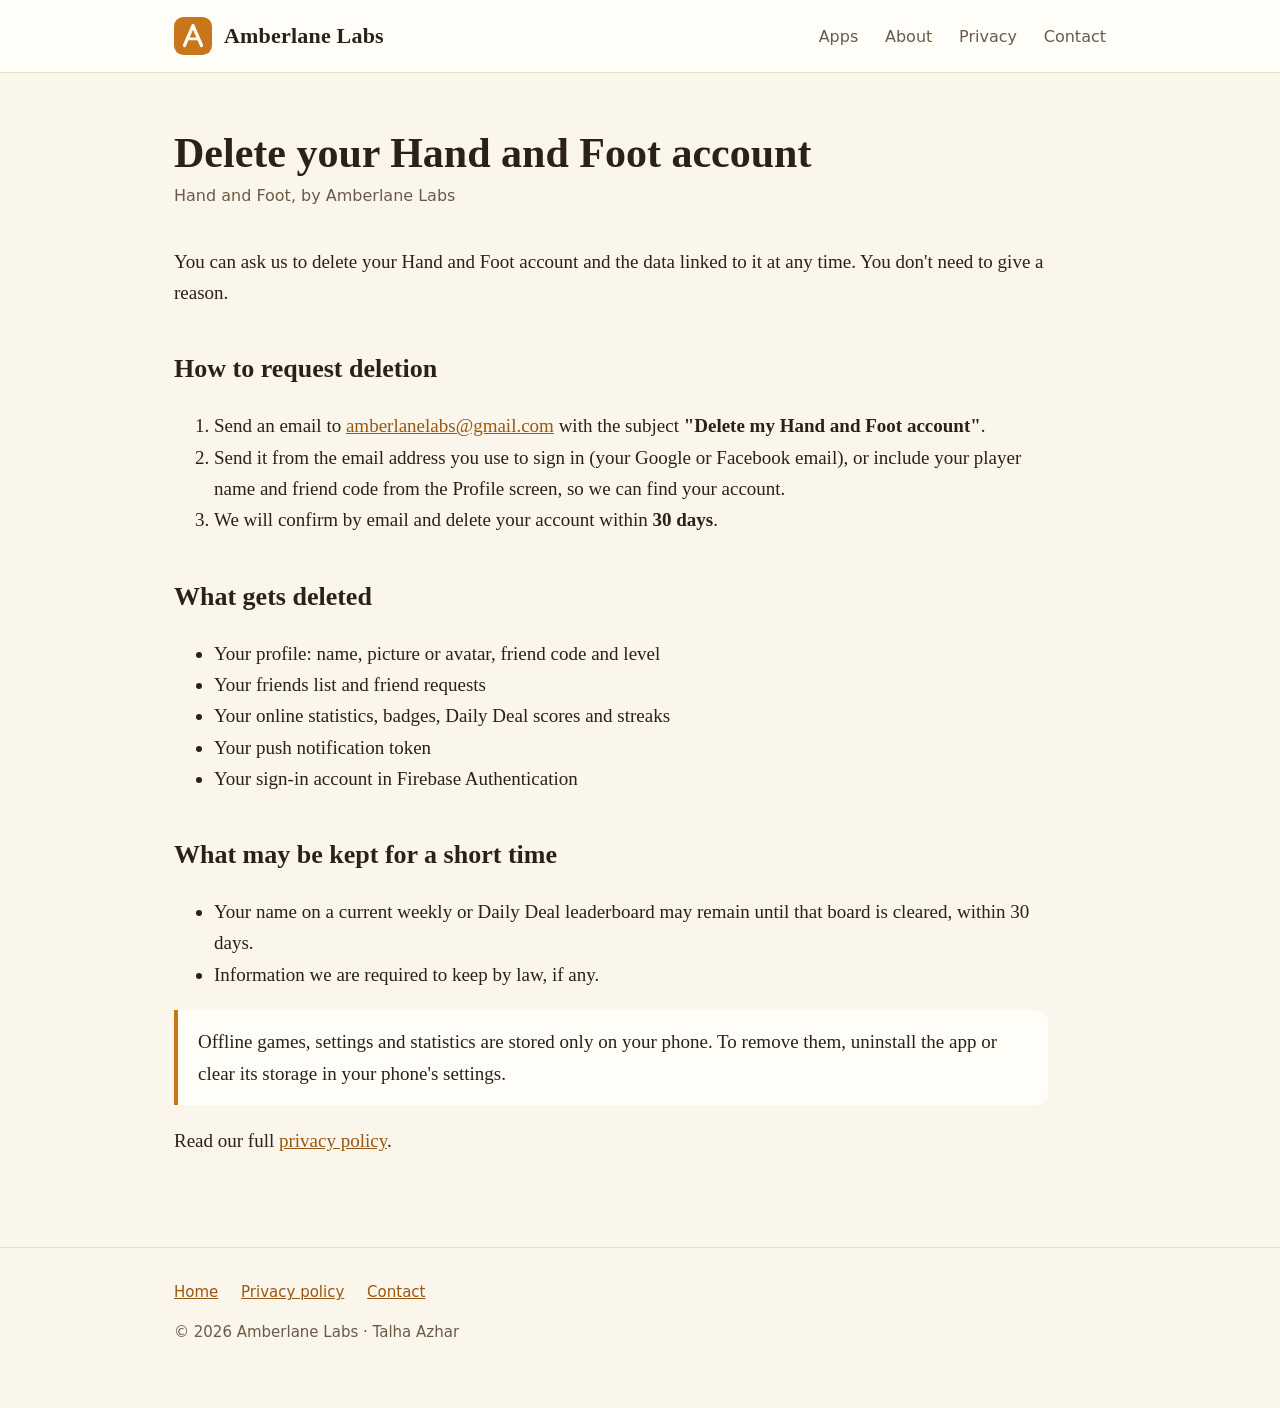
==== delete-account.html @ 096f3169 "Amberlane Labs website: home, privacy policy, account deletion Co-Authored-By: Claude Opus 5.5 <nore" ====
<!DOCTYPE html>
<html lang="en">
<head>
  <meta charset="utf-8">
  <meta name="viewport" content="width=device-width, initial-scale=1">
  <title>Delete your account: Hand and Foot | Amberlane Labs</title>
  <link rel="icon" href="favicon.svg" type="image/svg+xml">
  <link rel="stylesheet" href="style.css">
</head>
<body>
  <header class="site">
    <div class="wrap">
      <a class="brand" href="./">
        <svg viewBox="0 0 40 40" aria-hidden="true">
          <rect width="40" height="40" rx="10" fill="#c9761a"/>
          <path d="M11 30 L20 9 L29 30" fill="none" stroke="#fffdf8" stroke-width="3.4" stroke-linecap="round" stroke-linejoin="round"/>
          <path d="M14.6 23 H25.4" stroke="#fffdf8" stroke-width="3" stroke-linecap="round"/>
        </svg>
        Amberlane Labs
      </a>
      <nav class="main">
        <a href="./#apps">Apps</a>
        <a href="./#about">About</a>
        <a href="privacy.html">Privacy</a>
        <a href="./#contact">Contact</a>
      </nav>
    </div>
  </header>

  <main class="wrap page">
    <article>
      <h1>Delete your Hand and Foot account</h1>
      <p class="updated">Hand and Foot, by Amberlane Labs</p>

      <p>You can ask us to delete your Hand and Foot account and the data linked to it at any time. You don't need to give a reason.</p>

      <h2>How to request deletion</h2>
      <ol>
        <li>Send an email to <a href="mailto:amberlanelabs@gmail.com?subject=Delete%20my%20Hand%20and%20Foot%20account">amberlanelabs@gmail.com</a> with the subject <strong>"Delete my Hand and Foot account"</strong>.</li>
        <li>Send it from the email address you use to sign in (your Google or Facebook email), or include your player name and friend code from the Profile screen, so we can find your account.</li>
        <li>We will confirm by email and delete your account within <strong>30 days</strong>.</li>
      </ol>

      <h2>What gets deleted</h2>
      <ul>
        <li>Your profile: name, picture or avatar, friend code and level</li>
        <li>Your friends list and friend requests</li>
        <li>Your online statistics, badges, Daily Deal scores and streaks</li>
        <li>Your push notification token</li>
        <li>Your sign-in account in Firebase Authentication</li>
      </ul>

      <h2>What may be kept for a short time</h2>
      <ul>
        <li>Your name on a current weekly or Daily Deal leaderboard may remain until that board is cleared, within 30 days.</li>
        <li>Information we are required to keep by law, if any.</li>
      </ul>

      <div class="note">Offline games, settings and statistics are stored only on your phone. To remove them, uninstall the app or clear its storage in your phone's settings.</div>

      <p>Read our full <a href="privacy.html">privacy policy</a>.</p>
    </article>
  </main>

  <footer class="site">
    <div class="wrap">
      <a href="./">Home</a>
      <a href="privacy.html">Privacy policy</a>
      <a href="mailto:amberlanelabs@gmail.com">Contact</a>
      <p>© 2026 Amberlane Labs · Talha Azhar</p>
    </div>
  </footer>
</body>
</html>
---- style.css ----
:root {
  --cream: #fbf6ec;
  --paper: #fffdf8;
  --ink: #2b2118;
  --soft: #6b5a48;
  --amber: #c9761a;
  --amber-dark: #9a5710;
  --amber-light: #f6e3c4;
  --line: #eadcc4;
  --green: #2f6b4a;
}

* { box-sizing: border-box; }

html { scroll-behavior: smooth; }

body {
  margin: 0;
  background: var(--cream);
  color: var(--ink);
  font-family: "Iowan Old Style", "Palatino Linotype", Palatino, Georgia, serif;
  font-size: 19px;
  line-height: 1.65;
}

a { color: var(--amber-dark); }
a:hover { color: var(--amber); }

.wrap { max-width: 980px; margin: 0 auto; padding: 0 24px; }

/* Header */
header.site {
  border-bottom: 1px solid var(--line);
  background: var(--paper);
}
header.site .wrap {
  display: flex;
  align-items: center;
  justify-content: space-between;
  min-height: 72px;
  gap: 16px;
  flex-wrap: wrap;
}
.brand {
  display: flex;
  align-items: center;
  gap: 12px;
  text-decoration: none;
  color: var(--ink);
  font-weight: 700;
  font-size: 22px;
  letter-spacing: 0.2px;
}
.brand svg { width: 38px; height: 38px; }
nav.main a {
  font-family: system-ui, -apple-system, "Segoe UI", sans-serif;
  font-size: 16px;
  text-decoration: none;
  color: var(--soft);
  margin-left: 22px;
}
nav.main a:hover { color: var(--amber-dark); }

/* Hero */
.hero { padding: 84px 0 64px; }
.eyebrow {
  font-family: system-ui, -apple-system, "Segoe UI", sans-serif;
  font-size: 14px;
  letter-spacing: 2px;
  text-transform: uppercase;
  color: var(--amber-dark);
  margin: 0 0 14px;
}
.hero h1 {
  font-size: clamp(38px, 6vw, 60px);
  line-height: 1.1;
  margin: 0 0 22px;
  font-weight: 700;
  max-width: 14em;
}
.hero p.lead {
  font-size: 22px;
  color: var(--soft);
  max-width: 34em;
  margin: 0;
}

/* Sections */
section { padding: 56px 0; border-top: 1px solid var(--line); }
section h2 {
  font-size: 32px;
  margin: 0 0 8px;
}
section .sub { color: var(--soft); margin: 0 0 32px; }

/* Featured app */
.app {
  display: grid;
  grid-template-columns: 200px 1fr;
  gap: 36px;
  align-items: start;
  background: var(--paper);
  border: 1px solid var(--line);
  border-radius: 20px;
  padding: 36px;
}
.app .icon {
  width: 200px;
  height: 200px;
  border-radius: 44px;
  background: var(--green);
  display: flex;
  align-items: center;
  justify-content: center;
  box-shadow: 0 10px 30px rgba(60, 40, 10, 0.18);
}
.app .icon svg { width: 150px; height: 150px; }
.app h3 { font-size: 30px; margin: 0 0 4px; }
.badge {
  display: inline-block;
  font-family: system-ui, -apple-system, "Segoe UI", sans-serif;
  font-size: 14px;
  font-weight: 600;
  background: var(--amber-light);
  color: var(--amber-dark);
  border-radius: 999px;
  padding: 4px 12px;
  margin-bottom: 16px;
}
.app ul { padding-left: 22px; margin: 16px 0 20px; }
.app li { margin: 6px 0; }
.links { font-family: system-ui, -apple-system, "Segoe UI", sans-serif; font-size: 16px; }
.links a { margin-right: 18px; }

/* Project grid */
.grid {
  display: grid;
  grid-template-columns: repeat(auto-fit, minmax(210px, 1fr));
  gap: 20px;
}
.card {
  background: var(--paper);
  border: 1px solid var(--line);
  border-radius: 16px;
  padding: 24px;
}
.card h4 { margin: 0 0 6px; font-size: 21px; }
.card p { margin: 0 0 14px; color: var(--soft); font-size: 17px; }
.card a { font-family: system-ui, -apple-system, "Segoe UI", sans-serif; font-size: 15px; }

/* About */
.about { display: grid; grid-template-columns: 1fr 1fr; gap: 40px; }
.about p { margin: 0 0 14px; }

/* Plain pages */
.page { padding-top: 56px; padding-bottom: 72px; }
.page h1 { font-size: 42px; margin: 0 0 6px; line-height: 1.15; }
.page .updated { color: var(--soft); margin: 0 0 36px; font-size: 16px;
  font-family: system-ui, -apple-system, "Segoe UI", sans-serif; }
.page h2 { font-size: 26px; margin: 40px 0 10px; }
.page article { max-width: 46em; }
.page table { border-collapse: collapse; width: 100%; margin: 12px 0 20px; font-size: 17px; }
.page th, .page td { text-align: left; vertical-align: top; padding: 10px 12px; border-bottom: 1px solid var(--line); }
.page th { background: var(--amber-light); }
.note {
  background: var(--paper);
  border-left: 4px solid var(--amber);
  padding: 16px 20px;
  border-radius: 0 12px 12px 0;
  margin: 20px 0;
}

/* Footer */
footer.site {
  border-top: 1px solid var(--line);
  padding: 32px 0 48px;
  color: var(--soft);
  font-family: system-ui, -apple-system, "Segoe UI", sans-serif;
  font-size: 15px;
}
footer.site a { margin-right: 18px; }

@media (max-width: 720px) {
  body { font-size: 18px; }
  .app { grid-template-columns: 1fr; padding: 24px; }
  .app .icon { width: 140px; height: 140px; border-radius: 32px; }
  .app .icon svg { width: 104px; height: 104px; }
  .about { grid-template-columns: 1fr; gap: 0; }
  nav.main a { margin: 0 18px 0 0; }
  .hero { padding: 56px 0 44px; }
}
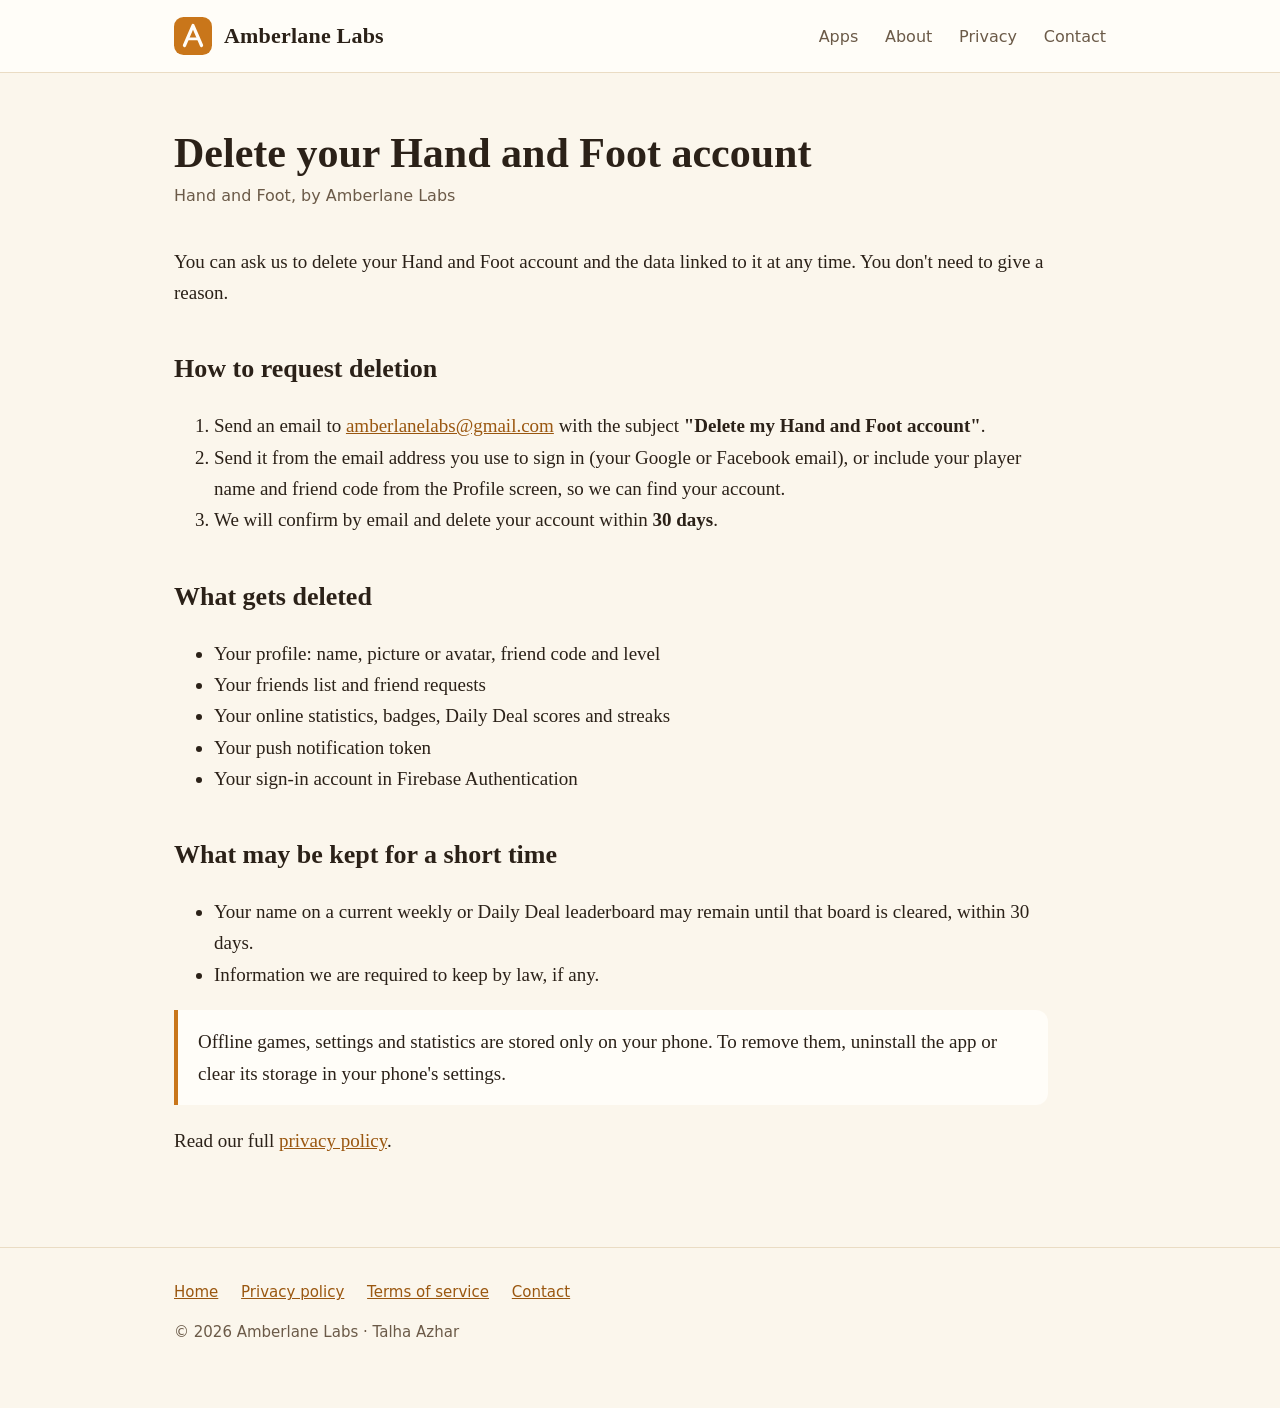
==== commit 71fd0f49: "Link Terms from every page Co-Authored-By: Claude Opus 5.5 <noreply@anthropic.com> Claude-Session: h" ====
--- a/delete-account.html
+++ b/delete-account.html
@@ -66,6 +66,7 @@
     <div class="wrap">
       <a href="./">Home</a>
       <a href="privacy.html">Privacy policy</a>
+      <a href="terms.html">Terms of service</a>
       <a href="mailto:amberlanelabs@gmail.com">Contact</a>
       <p>© 2026 Amberlane Labs · Talha Azhar</p>
     </div>
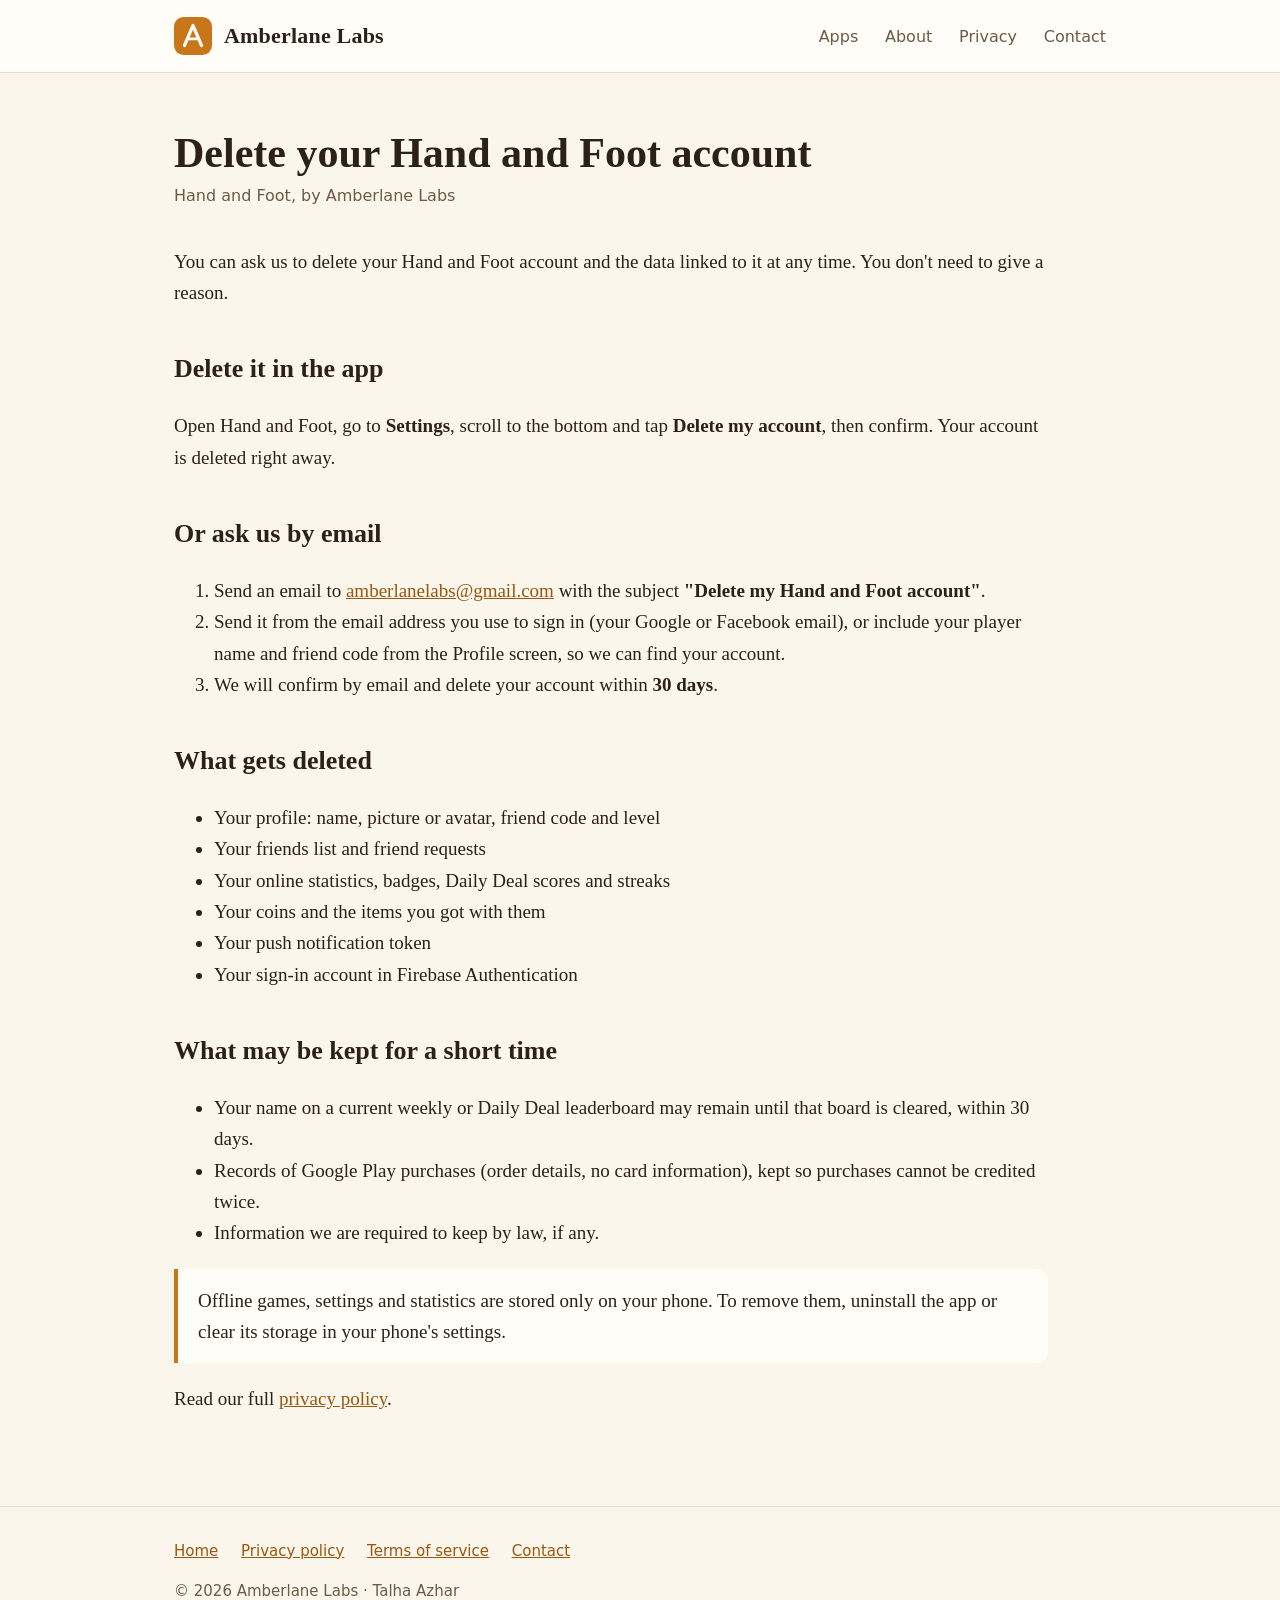
==== commit 8253b6f8: "Delete account: in-app option, coins and purchase records Co-Authored-By: Claude Opus 5.5 <noreply@a" ====
--- a/delete-account.html
+++ b/delete-account.html
@@ -34,7 +34,10 @@
 
       <p>You can ask us to delete your Hand and Foot account and the data linked to it at any time. You don't need to give a reason.</p>
 
-      <h2>How to request deletion</h2>
+      <h2>Delete it in the app</h2>
+      <p>Open Hand and Foot, go to <strong>Settings</strong>, scroll to the bottom and tap <strong>Delete my account</strong>, then confirm. Your account is deleted right away.</p>
+
+      <h2>Or ask us by email</h2>
       <ol>
         <li>Send an email to <a href="mailto:amberlanelabs@gmail.com?subject=Delete%20my%20Hand%20and%20Foot%20account">amberlanelabs@gmail.com</a> with the subject <strong>"Delete my Hand and Foot account"</strong>.</li>
         <li>Send it from the email address you use to sign in (your Google or Facebook email), or include your player name and friend code from the Profile screen, so we can find your account.</li>
@@ -46,6 +49,7 @@
         <li>Your profile: name, picture or avatar, friend code and level</li>
         <li>Your friends list and friend requests</li>
         <li>Your online statistics, badges, Daily Deal scores and streaks</li>
+        <li>Your coins and the items you got with them</li>
         <li>Your push notification token</li>
         <li>Your sign-in account in Firebase Authentication</li>
       </ul>
@@ -53,6 +57,7 @@
       <h2>What may be kept for a short time</h2>
       <ul>
         <li>Your name on a current weekly or Daily Deal leaderboard may remain until that board is cleared, within 30 days.</li>
+        <li>Records of Google Play purchases (order details, no card information), kept so purchases cannot be credited twice.</li>
         <li>Information we are required to keep by law, if any.</li>
       </ul>
 
